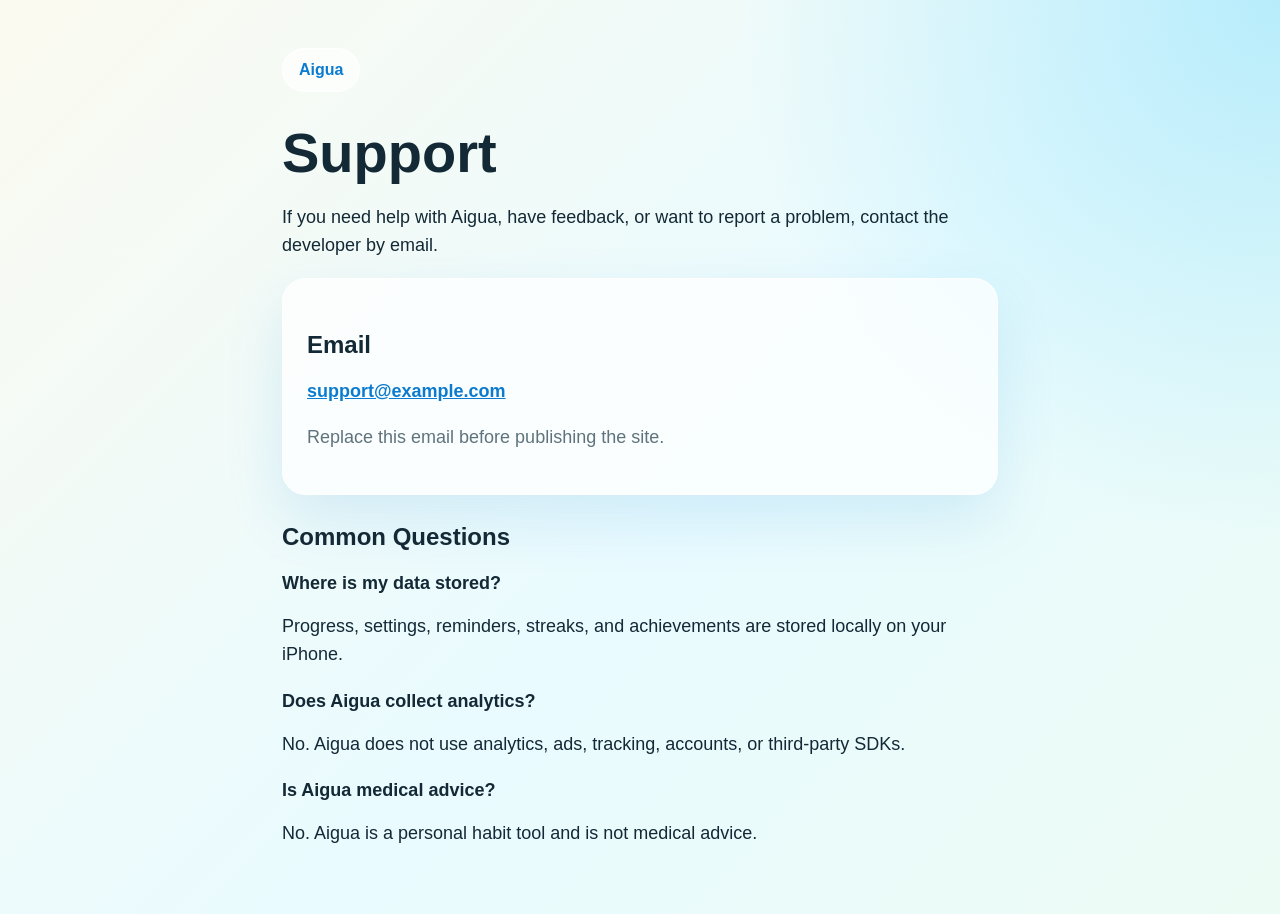
==== support.html @ 2c205753 "Add Aigua public site" ====
<!doctype html>
<html lang="en">
<head>
  <meta charset="utf-8">
  <meta name="viewport" content="width=device-width, initial-scale=1">
  <title>Aigua Support</title>
  <meta name="description" content="Support information for Aigua.">
  <link rel="stylesheet" href="styles.css">
</head>
<body>
  <main class="page document">
    <a class="back" href="index.html">Aigua</a>
    <h1>Support</h1>
    <p>
      If you need help with Aigua, have feedback, or want to report a problem,
      contact the developer by email.
    </p>

    <section class="panel support-card">
      <h2>Email</h2>
      <p><a href="mailto:support@example.com">support@example.com</a></p>
      <p class="note">Replace this email before publishing the site.</p>
    </section>

    <h2>Common Questions</h2>
    <h3>Where is my data stored?</h3>
    <p>Progress, settings, reminders, streaks, and achievements are stored locally on your iPhone.</p>

    <h3>Does Aigua collect analytics?</h3>
    <p>No. Aigua does not use analytics, ads, tracking, accounts, or third-party SDKs.</p>

    <h3>Is Aigua medical advice?</h3>
    <p>No. Aigua is a personal habit tool and is not medical advice.</p>
  </main>
</body>
</html>
---- styles.css ----
:root {
  color-scheme: light;
  --ink: #142936;
  --muted: #5f737d;
  --ocean: #0b7bd0;
  --aqua: #37c7f2;
  --cream: #fbfaf0;
  --panel: rgba(255, 255, 255, 0.72);
  --line: rgba(255, 255, 255, 0.86);
}

* {
  box-sizing: border-box;
}

body {
  margin: 0;
  min-height: 100vh;
  font-family: -apple-system, BlinkMacSystemFont, "Segoe UI", sans-serif;
  color: var(--ink);
  background:
    radial-gradient(circle at top right, rgba(55, 199, 242, 0.28), transparent 34rem),
    linear-gradient(135deg, var(--cream), #e9fbff 55%, #ecfbf4);
}

a {
  color: var(--ocean);
  font-weight: 700;
}

.page {
  width: min(920px, 100%);
  margin: 0 auto;
  padding: 48px 22px;
}

.hero {
  min-height: 44vh;
  display: grid;
  place-items: center;
  text-align: center;
  align-content: center;
  gap: 14px;
}

.drop {
  width: 92px;
  height: 92px;
  display: grid;
  place-items: center;
  border-radius: 50%;
  font-size: 46px;
  background: linear-gradient(135deg, var(--ocean), var(--aqua));
  box-shadow: 0 22px 42px rgba(11, 123, 208, 0.22);
}

h1 {
  margin: 0;
  font-size: clamp(42px, 8vw, 72px);
  letter-spacing: 0;
}

h2 {
  margin: 28px 0 10px;
  font-size: 24px;
  letter-spacing: 0;
}

h3 {
  margin: 22px 0 8px;
  font-size: 18px;
  letter-spacing: 0;
}

p,
li {
  font-size: 18px;
  line-height: 1.58;
}

.hero p {
  max-width: 620px;
  margin: 0;
  color: var(--muted);
  font-size: 21px;
}

.panel {
  padding: 24px;
  border-radius: 24px;
  background: var(--panel);
  border: 1px solid var(--line);
  box-shadow: 0 24px 60px rgba(11, 123, 208, 0.12);
}

.links {
  display: flex;
  flex-wrap: wrap;
  gap: 12px;
  margin-top: 18px;
}

.links a,
.back {
  display: inline-flex;
  align-items: center;
  min-height: 44px;
  padding: 11px 16px;
  border-radius: 999px;
  text-decoration: none;
  background: rgba(255, 255, 255, 0.72);
  border: 1px solid var(--line);
}

.document {
  max-width: 760px;
}

.document h1 {
  margin-top: 28px;
  font-size: clamp(36px, 7vw, 56px);
}

.updated,
.note {
  color: var(--muted);
}

.support-card {
  margin: 18px 0;
}

@media (max-width: 640px) {
  .page {
    padding-top: 32px;
  }

  p,
  li {
    font-size: 16px;
  }
}
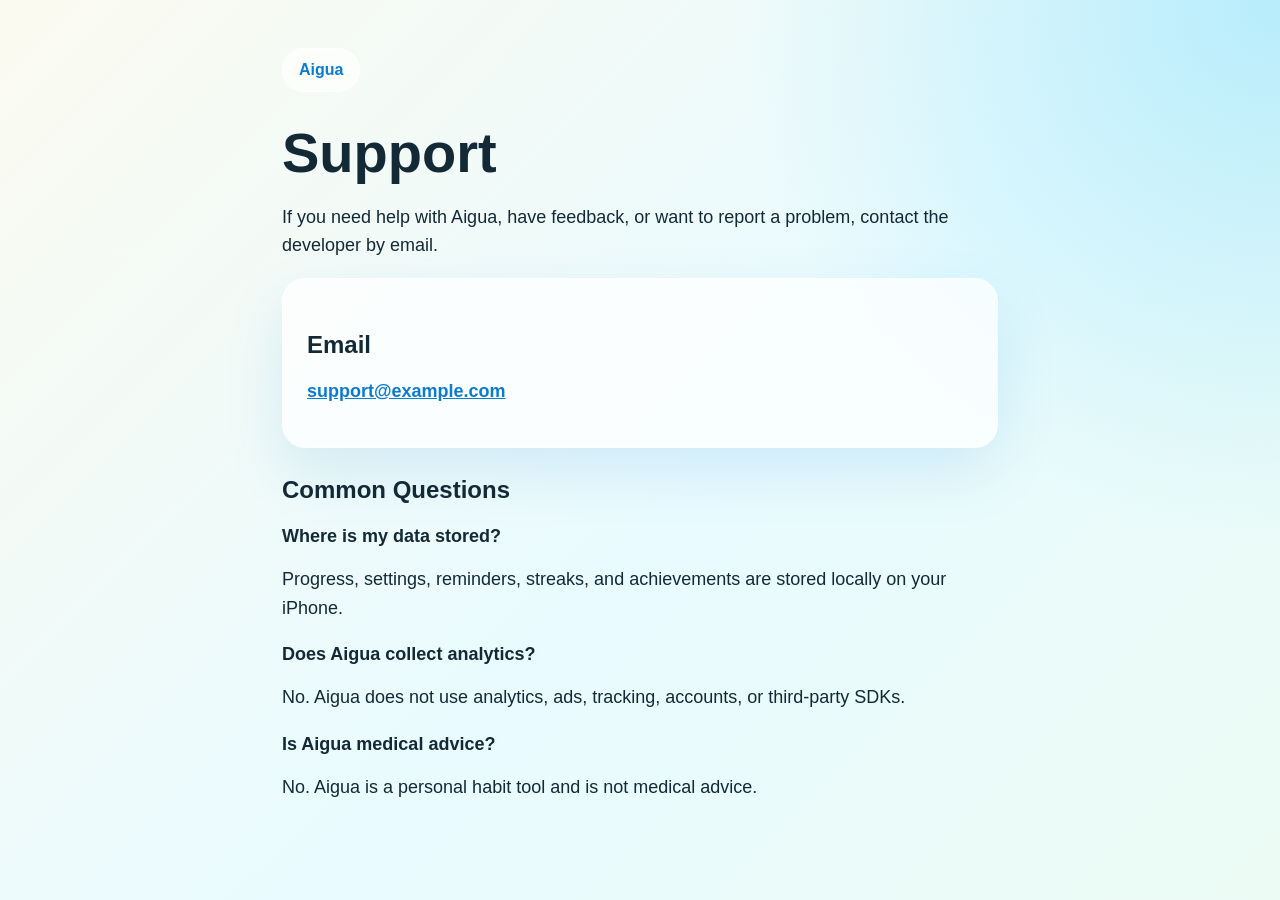
==== commit 3b1352da: "Remove email placeholder note from support section Removed placeholder note about email replacement." ====
--- a/support.html
+++ b/support.html
@@ -18,8 +18,7 @@
 
     <section class="panel support-card">
       <h2>Email</h2>
-      <p><a href="mailto:support@example.com">support@example.com</a></p>
-      <p class="note">Replace this email before publishing the site.</p>
+      <p><a href="mailto:info@solucioneslogisticasjm87.com">support@example.com</a></p>
     </section>
 
     <h2>Common Questions</h2>
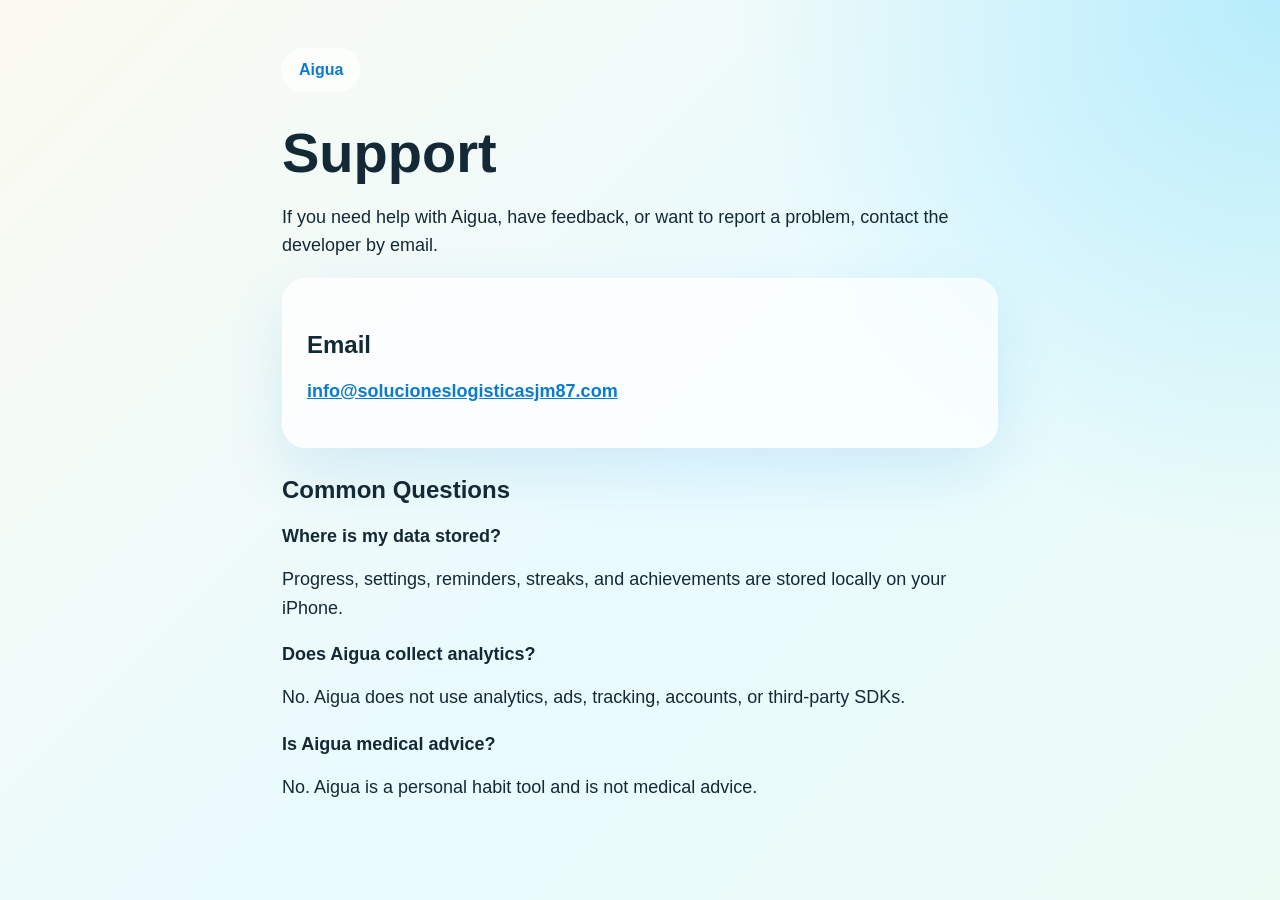
==== commit 5c5ff9d6: "Fix support email display" ====
--- a/support.html
+++ b/support.html
@@ -18,7 +18,7 @@
 
     <section class="panel support-card">
       <h2>Email</h2>
-      <p><a href="mailto:info@solucioneslogisticasjm87.com">support@example.com</a></p>
+      <p><a href="mailto:info@solucioneslogisticasjm87.com">info@solucioneslogisticasjm87.com</a></p>
     </section>
 
     <h2>Common Questions</h2>
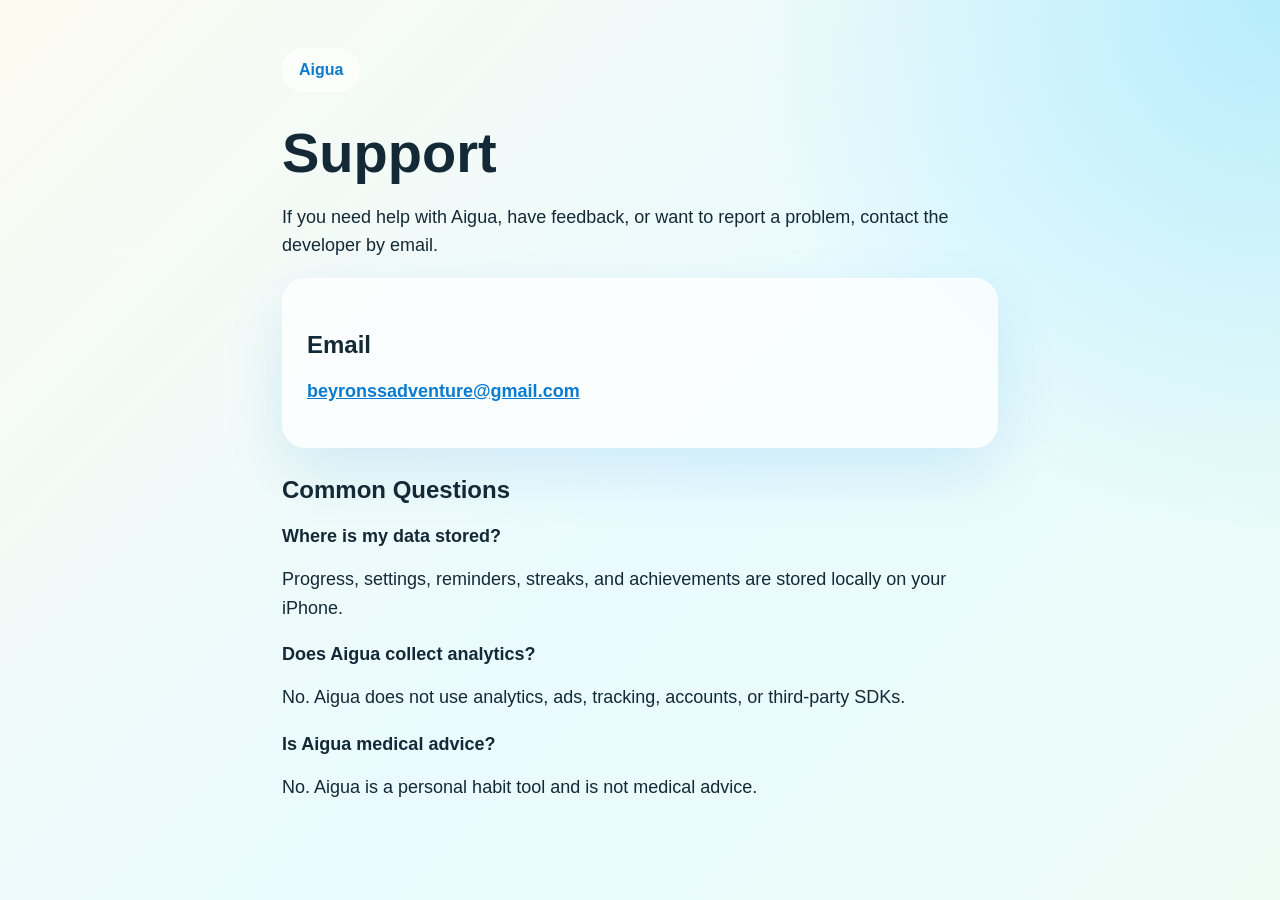
==== commit 3c1ca296: "Fix visible support email" ====
--- a/support.html
+++ b/support.html
@@ -18,7 +18,7 @@
 
     <section class="panel support-card">
       <h2>Email</h2>
-      <p><a href="mailto:info@solucioneslogisticasjm87.com">info@solucioneslogisticasjm87.com</a></p>
+      <p><a href="mailto:beyronssadventure@gmail.com">beyronssadventure@gmail.com</a></p>
     </section>
 
     <h2>Common Questions</h2>
